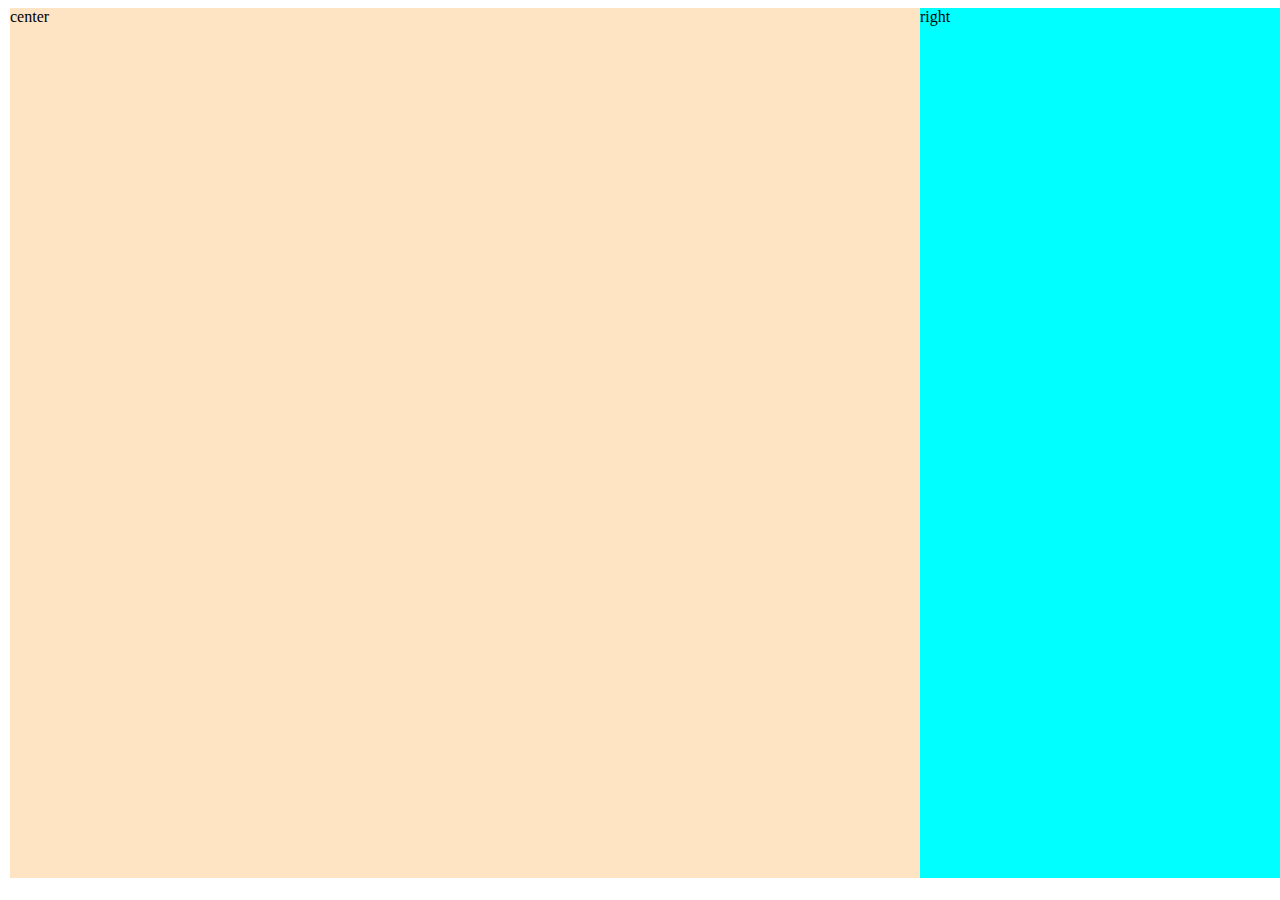
==== Tuan04/index.html @ 10337679 "setup basic" ====
<!DOCTYPE html>
<html lang="en">

<head>
    <meta charset="UTF-8">
    <meta http-equiv="X-UA-Compatible" content="IE=edge">
    <meta name="viewport" content="width=device-width, initial-scale=1.0">
    <title>Document</title>
    <style>
        #wrapper {
            display: flex;
            justify-content: center;
        }
        
        #container {
            display: flex;
            justify-content: space-between;
            width: 1440px;
        }
        
        #center {
            width: 910px;
            background-color: bisque;
        }
        
        #right {
            width: 440px;
            background-color: aqua;
        }
        
        #left {
            width: 90px;
            height: 870px;
            display: flex;
            flex-direction: column;
            justify-content: space-between;
        }
        
        #left_above {
            width: 100%;
            display: flex;
            flex-direction: column;
            align-items: center;
        }
        
        #below {
            display: flex;
            flex-direction: column;
            align-items: center;
            justify-content: center;
        }
        
        .item {
            width: 32px;
            margin-top: 50px;
        }
        
        #setting {
            margin-top: 36px;
        }
    </style>
</head>

<body>
    <div id="wrapper">
        <div id="container">
            <div id="left">
                <div id="left_above">
                    <img class="item" src="./image/logo.png" alt="">
                    <img class="item" src="./image/home.png" alt="">
                    <img class="item" src="./image/cam.png" alt="">
                    <img class="item" src="./image/chatting.png" alt="">
                    <img class="item" src="./image/user.png" alt="">
                </div>

                <div id="below">
                    <img src="./image/avatar.png" width="44" alt="">
                    <img id="setting" src="./image/setting.png" width="44" alt="">
                </div>
            </div>
            <div id="center">center</div>
            <div id="right">right</div>

        </div>


    </div>

</body>

</html>
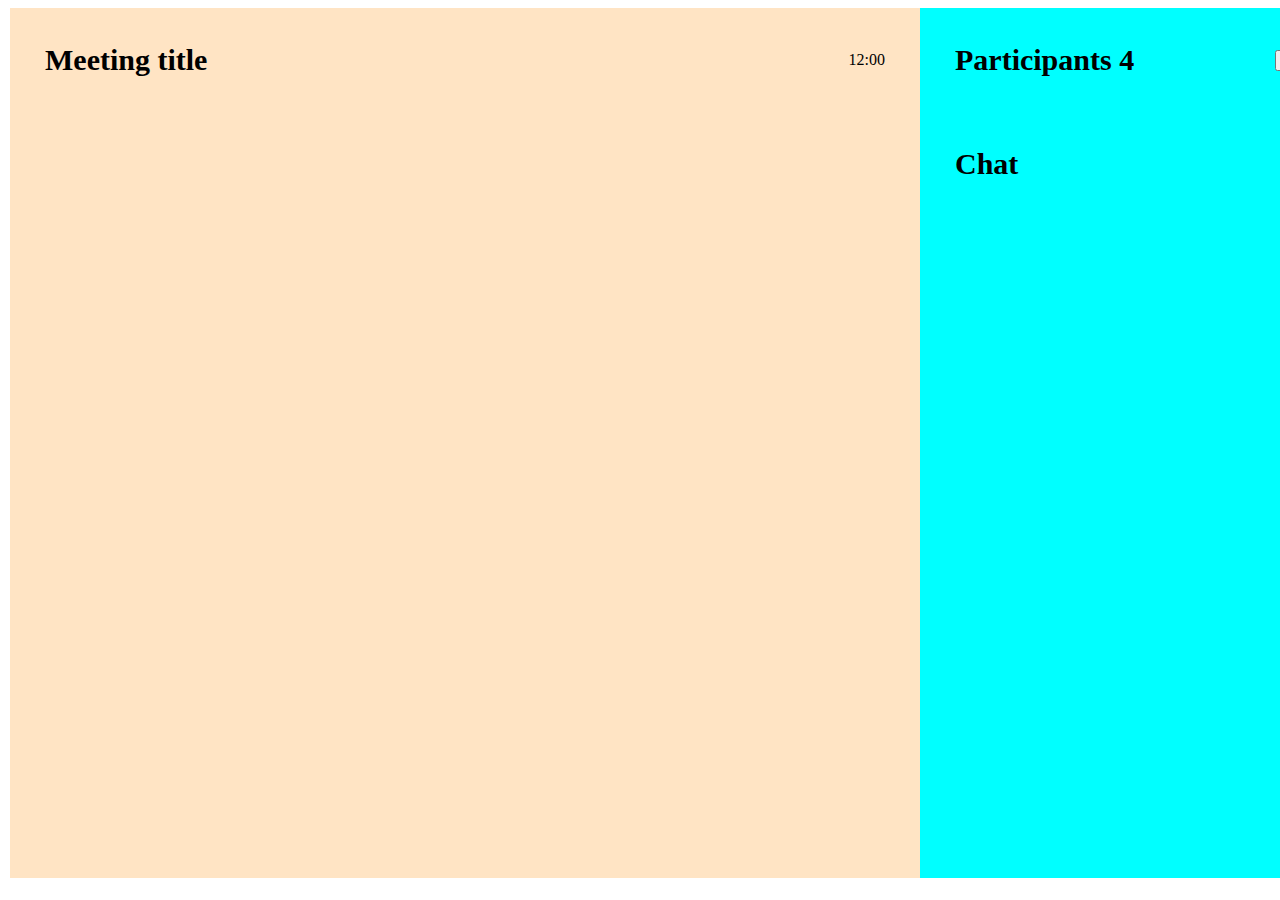
==== commit 43b49de5: "layout for child components" ====
--- a/Tuan04/index.html
+++ b/Tuan04/index.html
@@ -1,91 +1,127 @@
 <!DOCTYPE html>
 <html lang="en">
+    <head>
+        <meta charset="UTF-8" />
+        <meta http-equiv="X-UA-Compatible" content="IE=edge" />
+        <meta name="viewport" content="width=device-width, initial-scale=1.0" />
+        <title>Document</title>
+        <style>
+            #wrapper {
+                display: flex;
+                justify-content: center;
+            }
 
-<head>
-    <meta charset="UTF-8">
-    <meta http-equiv="X-UA-Compatible" content="IE=edge">
-    <meta name="viewport" content="width=device-width, initial-scale=1.0">
-    <title>Document</title>
-    <style>
-        #wrapper {
-            display: flex;
-            justify-content: center;
-        }
-        
-        #container {
-            display: flex;
-            justify-content: space-between;
-            width: 1440px;
-        }
-        
-        #center {
-            width: 910px;
-            background-color: bisque;
-        }
-        
-        #right {
-            width: 440px;
-            background-color: aqua;
-        }
-        
-        #left {
-            width: 90px;
-            height: 870px;
-            display: flex;
-            flex-direction: column;
-            justify-content: space-between;
-        }
-        
-        #left_above {
-            width: 100%;
-            display: flex;
-            flex-direction: column;
-            align-items: center;
-        }
-        
-        #below {
-            display: flex;
-            flex-direction: column;
-            align-items: center;
-            justify-content: center;
-        }
-        
-        .item {
-            width: 32px;
-            margin-top: 50px;
-        }
-        
-        #setting {
-            margin-top: 36px;
-        }
-    </style>
-</head>
+            #container {
+                display: flex;
+                justify-content: space-between;
+                width: 1440px;
+            }
 
-<body>
-    <div id="wrapper">
-        <div id="container">
-            <div id="left">
-                <div id="left_above">
-                    <img class="item" src="./image/logo.png" alt="">
-                    <img class="item" src="./image/home.png" alt="">
-                    <img class="item" src="./image/cam.png" alt="">
-                    <img class="item" src="./image/chatting.png" alt="">
-                    <img class="item" src="./image/user.png" alt="">
+            #center {
+                width: 910px;
+                background-color: bisque;
+            }
+
+            #right {
+                width: 440px;
+                background-color: aqua;
+            }
+
+            #left {
+                width: 90px;
+                height: 870px;
+                display: flex;
+                flex-direction: column;
+                justify-content: space-between;
+            }
+
+            #left_above {
+                width: 100%;
+                display: flex;
+                flex-direction: column;
+                align-items: center;
+            }
+
+            #below {
+                display: flex;
+                flex-direction: column;
+                align-items: center;
+                justify-content: center;
+            }
+
+            .item {
+                width: 32px;
+                margin-top: 50px;
+            }
+
+            #setting {
+                margin-top: 36px;
+            }
+
+            .box {
+                padding: 35px;
+            }
+
+            .title {
+                display: flex;
+                justify-content: space-between;
+                align-items: center;
+            }
+
+            .title h3 {
+                font-size: 30px;
+                margin: 0;
+            }
+        </style>
+    </head>
+
+    <body>
+        <div id="wrapper">
+            <div id="container">
+                <div id="left">
+                    <div id="left_above">
+                        <img class="item" src="./image/logo.png" alt="" />
+                        <img class="item" src="./image/home.png" alt="" />
+                        <img class="item" src="./image/cam.png" alt="" />
+                        <img class="item" src="./image/chatting.png" alt="" />
+                        <img class="item" src="./image/user.png" alt="" />
+                    </div>
+
+                    <div id="below">
+                        <img src="./image/avatar.png" width="44" alt="" />
+                        <img
+                            id="setting"
+                            src="./image/setting.png"
+                            width="44"
+                            alt=""
+                        />
+                    </div>
                 </div>
-
-                <div id="below">
-                    <img src="./image/avatar.png" width="44" alt="">
-                    <img id="setting" src="./image/setting.png" width="44" alt="">
+                <div id="center">
+                    <div class="box">
+                        <div class="title">
+                            <h3>Meeting title</h3>
+                            <div><span>12:00</span></div>
+                        </div>
+                        <div class="content"></div>
+                    </div>
+                </div>
+                <div id="right">
+                    <div class="box">
+                        <div class="title">
+                            <h3>Participants <span>4</span></h3>
+                            <div><button>+ Add</button></div>
+                        </div>
+                        <div class="content"></div>
+                    </div>
+                    <div class="box">
+                        <div class="title">
+                            <h3>Chat</h3>
+                        </div>
+                        <div class="content"></div>
+                    </div>
                 </div>
             </div>
-            <div id="center">center</div>
-            <div id="right">right</div>
-
         </div>
-
-
-    </div>
-
-</body>
-
-</html>+    </body>
+</html>
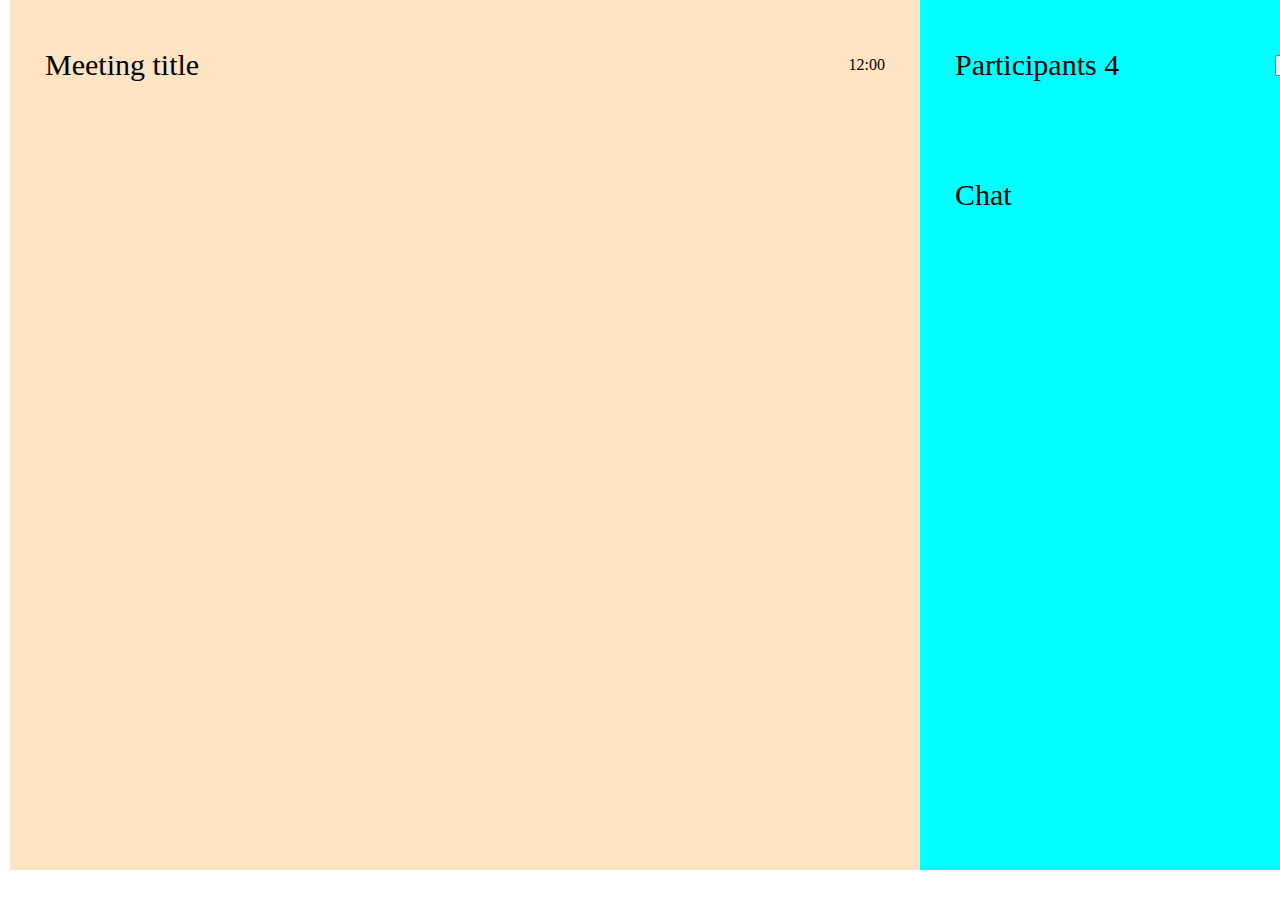
==== commit c0a11091: "move css files" ====
--- a/Tuan04/index.html
+++ b/Tuan04/index.html
@@ -5,74 +5,8 @@
         <meta http-equiv="X-UA-Compatible" content="IE=edge" />
         <meta name="viewport" content="width=device-width, initial-scale=1.0" />
         <title>Document</title>
-        <style>
-            #wrapper {
-                display: flex;
-                justify-content: center;
-            }
-
-            #container {
-                display: flex;
-                justify-content: space-between;
-                width: 1440px;
-            }
-
-            #center {
-                width: 910px;
-                background-color: bisque;
-            }
-
-            #right {
-                width: 440px;
-                background-color: aqua;
-            }
-
-            #left {
-                width: 90px;
-                height: 870px;
-                display: flex;
-                flex-direction: column;
-                justify-content: space-between;
-            }
-
-            #left_above {
-                width: 100%;
-                display: flex;
-                flex-direction: column;
-                align-items: center;
-            }
-
-            #below {
-                display: flex;
-                flex-direction: column;
-                align-items: center;
-                justify-content: center;
-            }
-
-            .item {
-                width: 32px;
-                margin-top: 50px;
-            }
-
-            #setting {
-                margin-top: 36px;
-            }
-
-            .box {
-                padding: 35px;
-            }
-
-            .title {
-                display: flex;
-                justify-content: space-between;
-                align-items: center;
-            }
-
-            .title h3 {
-                font-size: 30px;
-                margin: 0;
-            }
-        </style>
+        <link rel="stylesheet" href="./style/reset.css" />
+        <link rel="stylesheet" href="./style/myStyle.css" />
     </head>
 
     <body>
--- a/Tuan04/style/myStyle.css
+++ b/Tuan04/style/myStyle.css
@@ -0,0 +1,66 @@
+#wrapper {
+    display: flex;
+    justify-content: center;
+}
+
+#container {
+    display: flex;
+    justify-content: space-between;
+    width: 1440px;
+}
+
+#center {
+    width: 910px;
+    background-color: bisque;
+}
+
+#right {
+    width: 440px;
+    background-color: aqua;
+}
+
+#left {
+    width: 90px;
+    height: 870px;
+    display: flex;
+    flex-direction: column;
+    justify-content: space-between;
+}
+
+#left_above {
+    width: 100%;
+    display: flex;
+    flex-direction: column;
+    align-items: center;
+}
+
+#below {
+    display: flex;
+    flex-direction: column;
+    align-items: center;
+    justify-content: center;
+}
+
+.item {
+    width: 32px;
+    margin-top: 50px;
+}
+
+#setting {
+    margin-top: 36px;
+}
+
+.box {
+    padding: 50px 35px;
+}
+
+.title {
+    display: flex;
+    justify-content: space-between;
+    align-items: center;
+}
+
+.title h3 {
+    font-size: 30px;
+    margin: 0;
+}
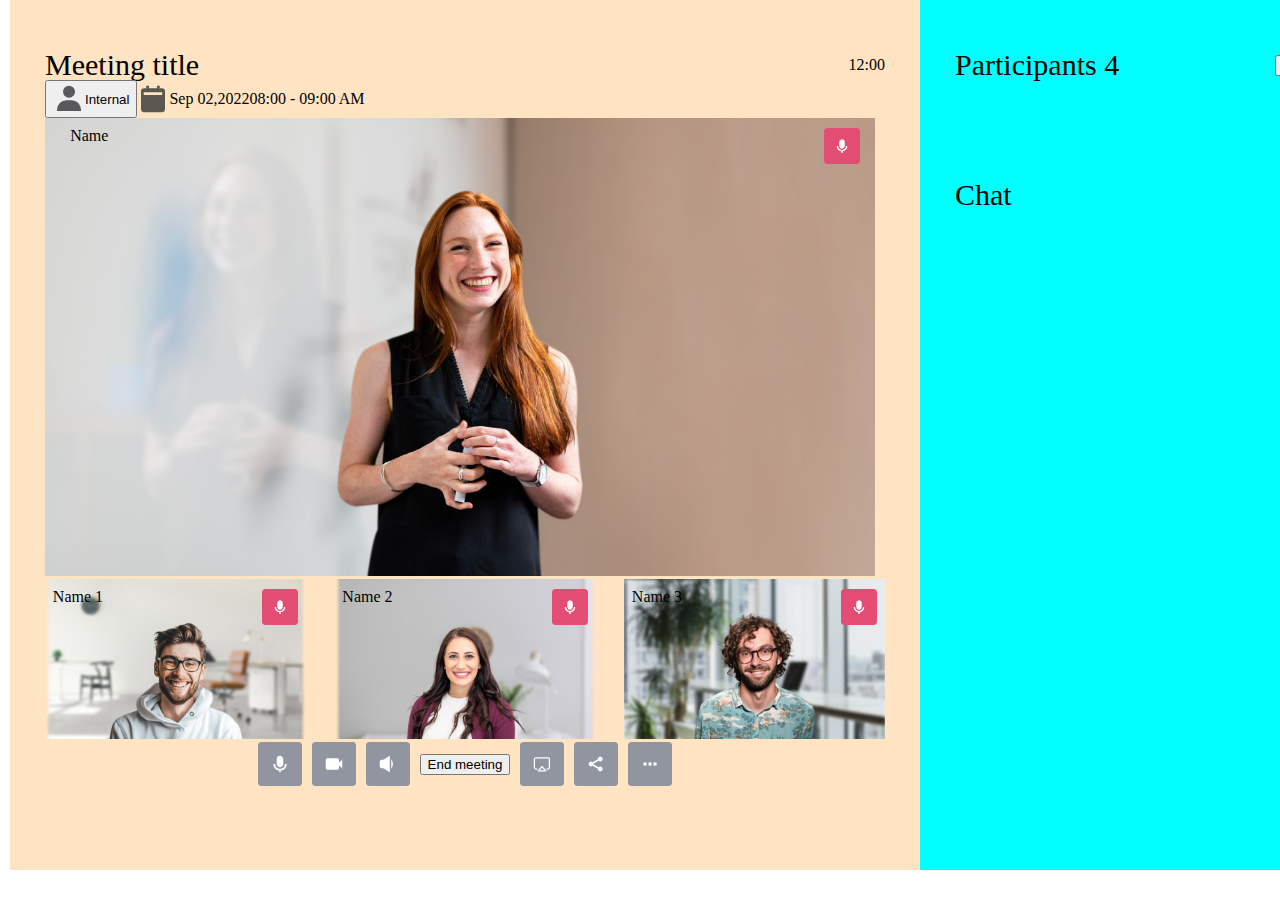
==== commit 88f2e241: "build the main interface for the meeting" ====
--- a/Tuan04/index.html
+++ b/Tuan04/index.html
@@ -37,7 +37,103 @@
                             <h3>Meeting title</h3>
                             <div><span>12:00</span></div>
                         </div>
-                        <div class="content"></div>
+                        <div class="content">
+                            <div class="time">
+                                <button>
+                                    <img src="./image/user.png" alt="" />
+                                    Internal
+                                </button>
+                                <div>
+                                    <img src="./image/calender.png" alt="" />
+                                    <span>Sep 02,2022</span>
+                                </div>
+                                <div>08:00 - 09:00 AM</div>
+                            </div>
+                            <div class="user-list">
+                                <div class="user-item">
+                                    <img src="./image/img_big.png" alt="" />
+                                    <div class="user-box">
+                                        <div class="user-name">
+                                            <span class="active"></span>
+                                            <span class="name">Name</span>
+                                        </div>
+                                        <div>
+                                            <span>
+                                                <img
+                                                    src="./image/mic_color.png"
+                                                    alt=""
+                                                />
+                                            </span>
+                                        </div>
+                                    </div>
+                                </div>
+                                <div class="flex">
+                                    <div class="user-item">
+                                        <img src="./image/img.png" alt="" />
+                                        <div class="user-box">
+                                            <div class="user-name">
+                                                <span class="active"></span>
+                                                <span class="name">Name 1</span>
+                                            </div>
+                                            <div>
+                                                <span>
+                                                    <img
+                                                        src="./image/mic_color.png"
+                                                        alt=""
+                                                    />
+                                                </span>
+                                            </div>
+                                        </div>
+                                    </div>
+                                    <div class="user-item">
+                                        <img src="./image/img1.png" alt="" />
+                                        <div class="user-box">
+                                            <div class="user-name">
+                                                <span class="active"></span>
+                                                <span class="name">Name 2</span>
+                                            </div>
+                                            <div>
+                                                <span>
+                                                    <img
+                                                        src="./image/mic_color.png"
+                                                        alt=""
+                                                    />
+                                                </span>
+                                            </div>
+                                        </div>
+                                    </div>
+                                    <div class="user-item">
+                                        <img src="./image/img2.png" alt="" />
+                                        <div class="user-box">
+                                            <div class="user-name">
+                                                <span class="active"></span>
+                                                <span class="name">Name 3</span>
+                                            </div>
+                                            <div>
+                                                <span>
+                                                    <img
+                                                        src="./image/mic_color.png"
+                                                        alt=""
+                                                    />
+                                                </span>
+                                            </div>
+                                        </div>
+                                    </div>
+                                </div>
+                            </div>
+                            <div class="flex-center">
+                                <img src="./image/mic_grey_color.png" alt="" />
+                                <img src="./image/cam_color.png" alt="" />
+                                <img
+                                    src="./image/speaker_grey_color.png"
+                                    alt=""
+                                />
+                                <button>End meeting</button>
+                                <img src="./image/Button 2179.png" alt="" />
+                                <img src="./image/share.png" alt="" />
+                                <img src="./image/....png" alt="" />
+                            </div>
+                        </div>
                     </div>
                 </div>
                 <div id="right">
--- a/Tuan04/style/myStyle.css
+++ b/Tuan04/style/myStyle.css
@@ -59,8 +59,43 @@
     justify-content: space-between;
     align-items: center;
 }
+.flex-center {
+    display: flex;
+    justify-content: center;
+    align-items: center;
+    gap: 10px;
+}
 
 .title h3 {
     font-size: 30px;
     margin: 0;
 }
+
+.time,
+.time div,
+.time button {
+    display: flex;
+    align-items: center;
+}
+
+.flex {
+    display: flex;
+    justify-content: space-between;
+}
+
+.user-item {
+    position: relative;
+}
+
+.user-item img {
+    position: relative;
+}
+
+.user-box {
+    display: flex;
+    justify-content: space-between;
+    position: absolute;
+    top: 10px;
+    left: 3%;
+    width: 94%;
+}
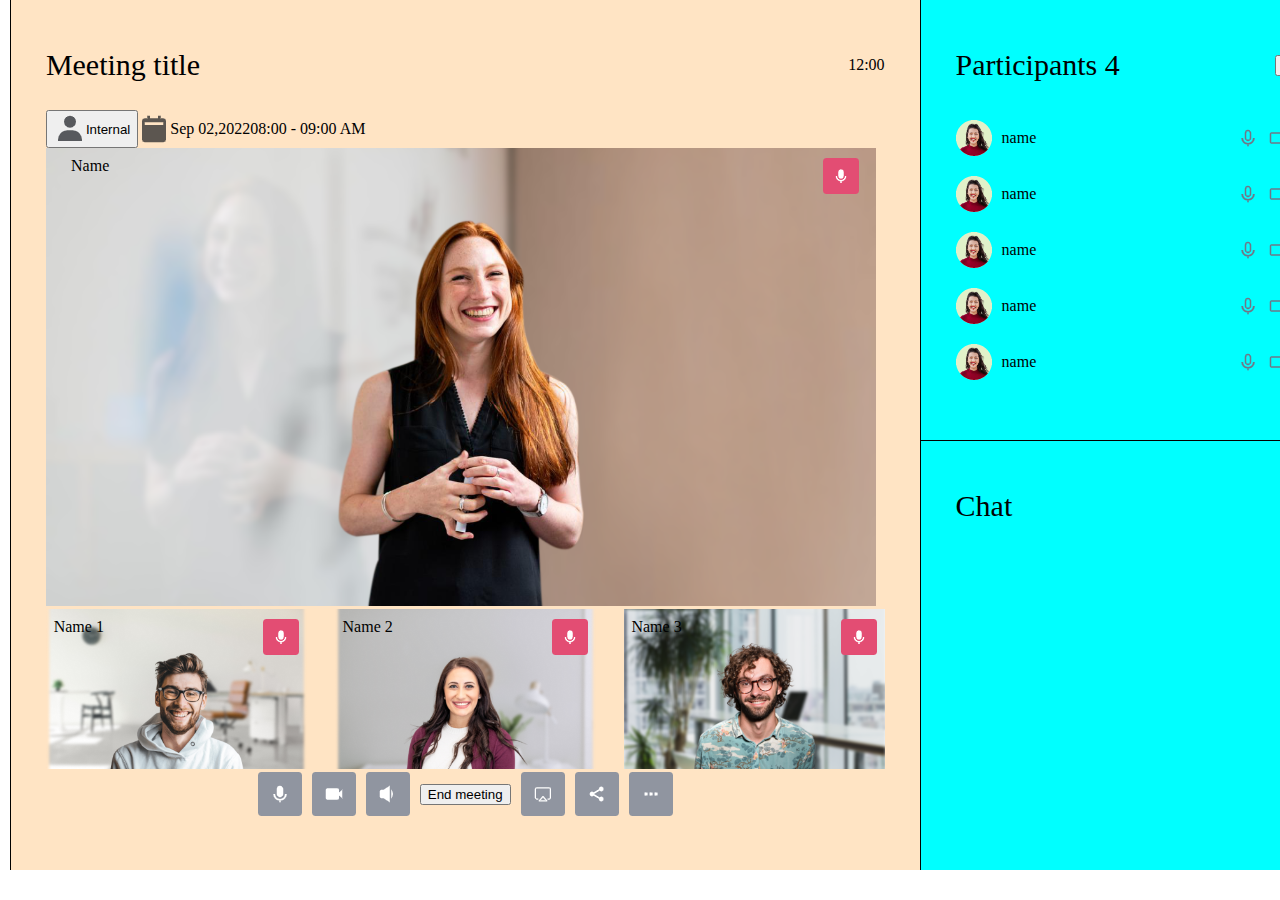
==== commit 3e86d8a6: "build participants section for the interface" ====
--- a/Tuan04/index.html
+++ b/Tuan04/index.html
@@ -142,9 +142,97 @@
                             <h3>Participants <span>4</span></h3>
                             <div><button>+ Add</button></div>
                         </div>
-                        <div class="content"></div>
-                    </div>
-                    <div class="box">
+                        <div class="content">
+                            <div class="users">
+                                <div class="user">
+                                    <div class="user-info">
+                                        <img
+                                            src="./image/avatar 1322.png"
+                                            alt=""
+                                        />
+                                        <span>name</span>
+                                    </div>
+                                    <div class="user-action">
+                                        <img src="./image/mic1.png" alt="" />
+                                        <img
+                                            src="./image/cam_small.png"
+                                            alt=""
+                                        />
+                                        <button><span>...</span></button>
+                                    </div>
+                                </div>
+                                <div class="user">
+                                    <div class="user-info">
+                                        <img
+                                            src="./image/avatar 1322.png"
+                                            alt=""
+                                        />
+                                        <span>name</span>
+                                    </div>
+                                    <div class="user-action">
+                                        <img src="./image/mic1.png" alt="" />
+                                        <img
+                                            src="./image/cam_small.png"
+                                            alt=""
+                                        />
+                                        <button><span>...</span></button>
+                                    </div>
+                                </div>
+                                <div class="user">
+                                    <div class="user-info">
+                                        <img
+                                            src="./image/avatar 1322.png"
+                                            alt=""
+                                        />
+                                        <span>name</span>
+                                    </div>
+                                    <div class="user-action">
+                                        <img src="./image/mic1.png" alt="" />
+                                        <img
+                                            src="./image/cam_small.png"
+                                            alt=""
+                                        />
+                                        <button><span>...</span></button>
+                                    </div>
+                                </div>
+                                <div class="user">
+                                    <div class="user-info">
+                                        <img
+                                            src="./image/avatar 1322.png"
+                                            alt=""
+                                        />
+                                        <span>name</span>
+                                    </div>
+                                    <div class="user-action">
+                                        <img src="./image/mic1.png" alt="" />
+                                        <img
+                                            src="./image/cam_small.png"
+                                            alt=""
+                                        />
+                                        <button><span>...</span></button>
+                                    </div>
+                                </div>
+                                <div class="user">
+                                    <div class="user-info">
+                                        <img
+                                            src="./image/avatar 1322.png"
+                                            alt=""
+                                        />
+                                        <span>name</span>
+                                    </div>
+                                    <div class="user-action">
+                                        <img src="./image/mic1.png" alt="" />
+                                        <img
+                                            src="./image/cam_small.png"
+                                            alt=""
+                                        />
+                                        <button><span>...</span></button>
+                                    </div>
+                                </div>
+                            </div>
+                        </div>
+                    </div>
+                    <div class="box box-chat">
                         <div class="title">
                             <h3>Chat</h3>
                         </div>
--- a/Tuan04/style/myStyle.css
+++ b/Tuan04/style/myStyle.css
@@ -12,6 +12,8 @@
 #center {
     width: 910px;
     background-color: bisque;
+    border-left: 1px solid black;
+    border-right: 1px solid black;
 }
 
 #right {
@@ -59,6 +61,10 @@
     justify-content: space-between;
     align-items: center;
 }
+
+.content {
+    padding-top: 30px;
+}
 .flex-center {
     display: flex;
     justify-content: center;
@@ -78,7 +84,8 @@
     align-items: center;
 }
 
-.flex {
+.flex,
+.user {
     display: flex;
     justify-content: space-between;
 }
@@ -99,3 +106,18 @@
     left: 3%;
     width: 94%;
 }
+
+.user {
+    padding: 10px 0;
+}
+
+.user-info,
+.user-action {
+    display: flex;
+    align-items: center;
+    gap: 10px;
+}
+
+.box-chat {
+    border-top: 1px solid black;
+}
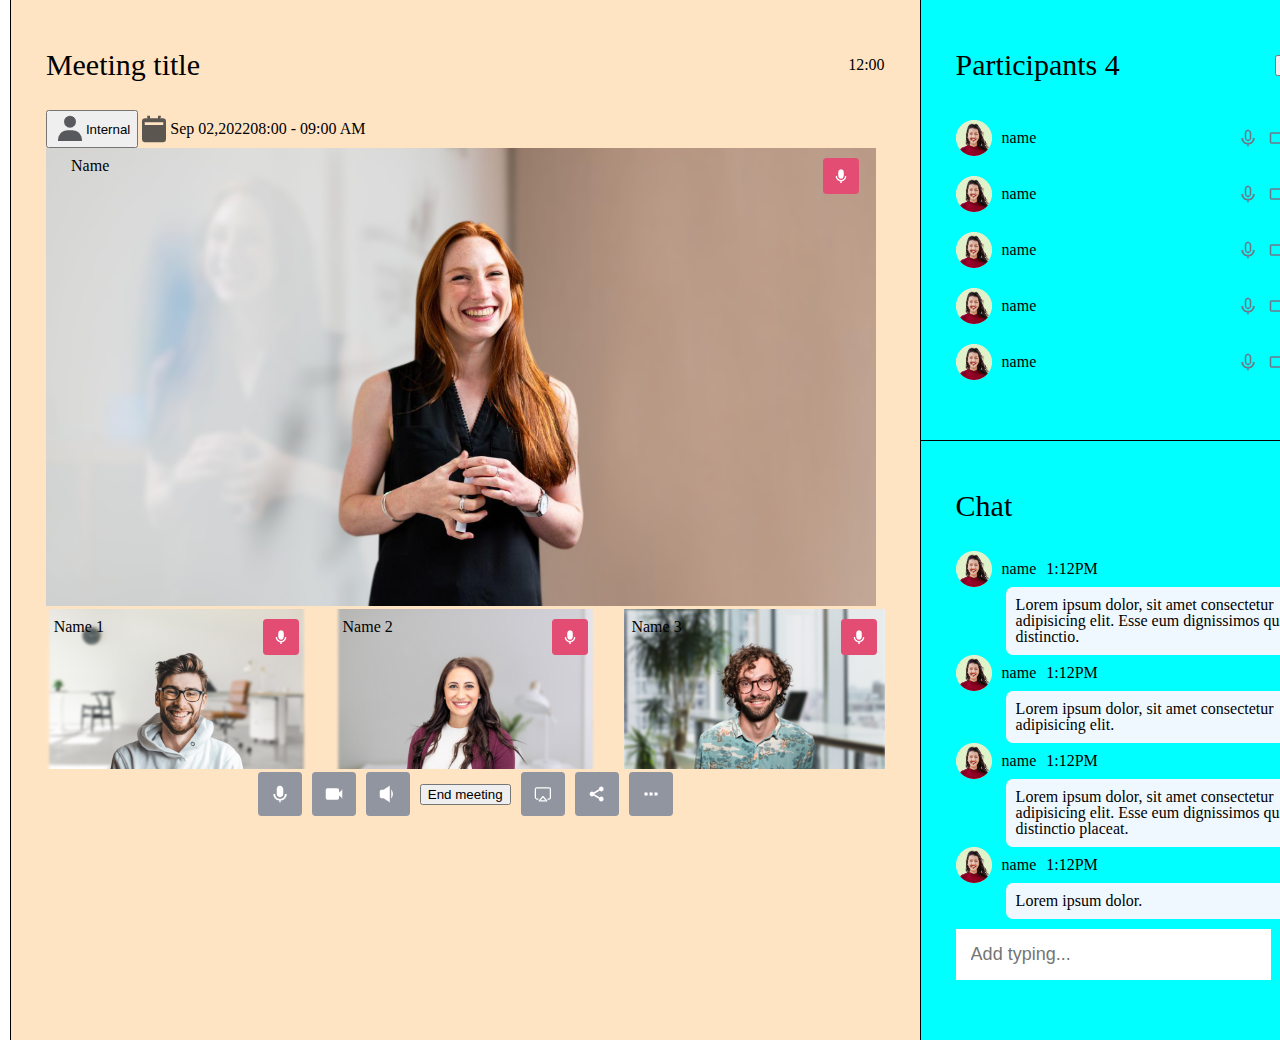
==== commit 7a452c8c: "build the chat frame of the meeting" ====
--- a/Tuan04/index.html
+++ b/Tuan04/index.html
@@ -236,7 +236,100 @@
                         <div class="title">
                             <h3>Chat</h3>
                         </div>
-                        <div class="content"></div>
+                        <div class="content">
+                            <div class="conversation">
+                                <div class="conversation-box">
+                                    <div class="conversation-list">
+                                        <div class="conversation-item">
+                                            <div class="user-info">
+                                                <img
+                                                    src="./image/avatar 1322.png"
+                                                    alt=""
+                                                />
+                                                <span>name</span>
+                                                <span class="time-now"
+                                                    >1:12PM</span
+                                                >
+                                            </div>
+                                            <div class="user-chat">
+                                                <p>
+                                                    Lorem ipsum dolor, sit amet
+                                                    consectetur adipisicing
+                                                    elit. Esse eum dignissimos
+                                                    qui distinctio.
+                                                </p>
+                                            </div>
+                                        </div>
+                                        <div class="conversation-item">
+                                            <div class="user-info">
+                                                <img
+                                                    src="./image/avatar 1322.png"
+                                                    alt=""
+                                                />
+                                                <span>name</span>
+                                                <span class="time-now"
+                                                    >1:12PM</span
+                                                >
+                                            </div>
+                                            <div class="user-chat">
+                                                <p>
+                                                    Lorem ipsum dolor, sit amet
+                                                    consectetur adipisicing
+                                                    elit.
+                                                </p>
+                                            </div>
+                                        </div>
+                                        <div class="conversation-item">
+                                            <div class="user-info">
+                                                <img
+                                                    src="./image/avatar 1322.png"
+                                                    alt=""
+                                                />
+                                                <span>name</span>
+                                                <span class="time-now"
+                                                    >1:12PM</span
+                                                >
+                                            </div>
+                                            <div class="user-chat">
+                                                <p>
+                                                    Lorem ipsum dolor, sit amet
+                                                    consectetur adipisicing
+                                                    elit. Esse eum dignissimos
+                                                    qui distinctio placeat.
+                                                </p>
+                                            </div>
+                                        </div>
+                                        <div class="conversation-item">
+                                            <div class="user-info">
+                                                <img
+                                                    src="./image/avatar 1322.png"
+                                                    alt=""
+                                                />
+                                                <span>name</span>
+                                                <span class="time-now"
+                                                    >1:12PM</span
+                                                >
+                                            </div>
+                                            <div class="user-chat">
+                                                <p>Lorem ipsum dolor.</p>
+                                            </div>
+                                        </div>
+                                    </div>
+                                    <div class="chat">
+                                        <input
+                                            type="text"
+                                            placeholder="Add typing..."
+                                        />
+                                        <button>
+                                            <img
+                                                src="./image/send.png"
+                                                alt=""
+                                            />
+                                        </button>
+                                    </div>
+                                </div>
+                            </div>
+                        </div>
                     </div>
                 </div>
             </div>
--- a/Tuan04/style/myStyle.css
+++ b/Tuan04/style/myStyle.css
@@ -76,7 +76,7 @@
     font-size: 30px;
     margin: 0;
 }
-
+.chat,
 .time,
 .time div,
 .time button {
@@ -121,3 +121,29 @@
 .box-chat {
     border-top: 1px solid black;
 }
+
+.user-chat {
+    background-color: aliceblue;
+    padding: 10px;
+    border-radius: 7px;
+    margin-left: 50px;
+}
+
+.chat {
+    padding: 10px 0;
+    gap: 10px;
+}
+
+input {
+    width: 100%;
+    border: none;
+    outline: none;
+    font-size: 18px;
+    padding: 15px;
+}
+
+.chat button {
+    padding: 0;
+    border: 0;
+    background-color: transparent;
+}
